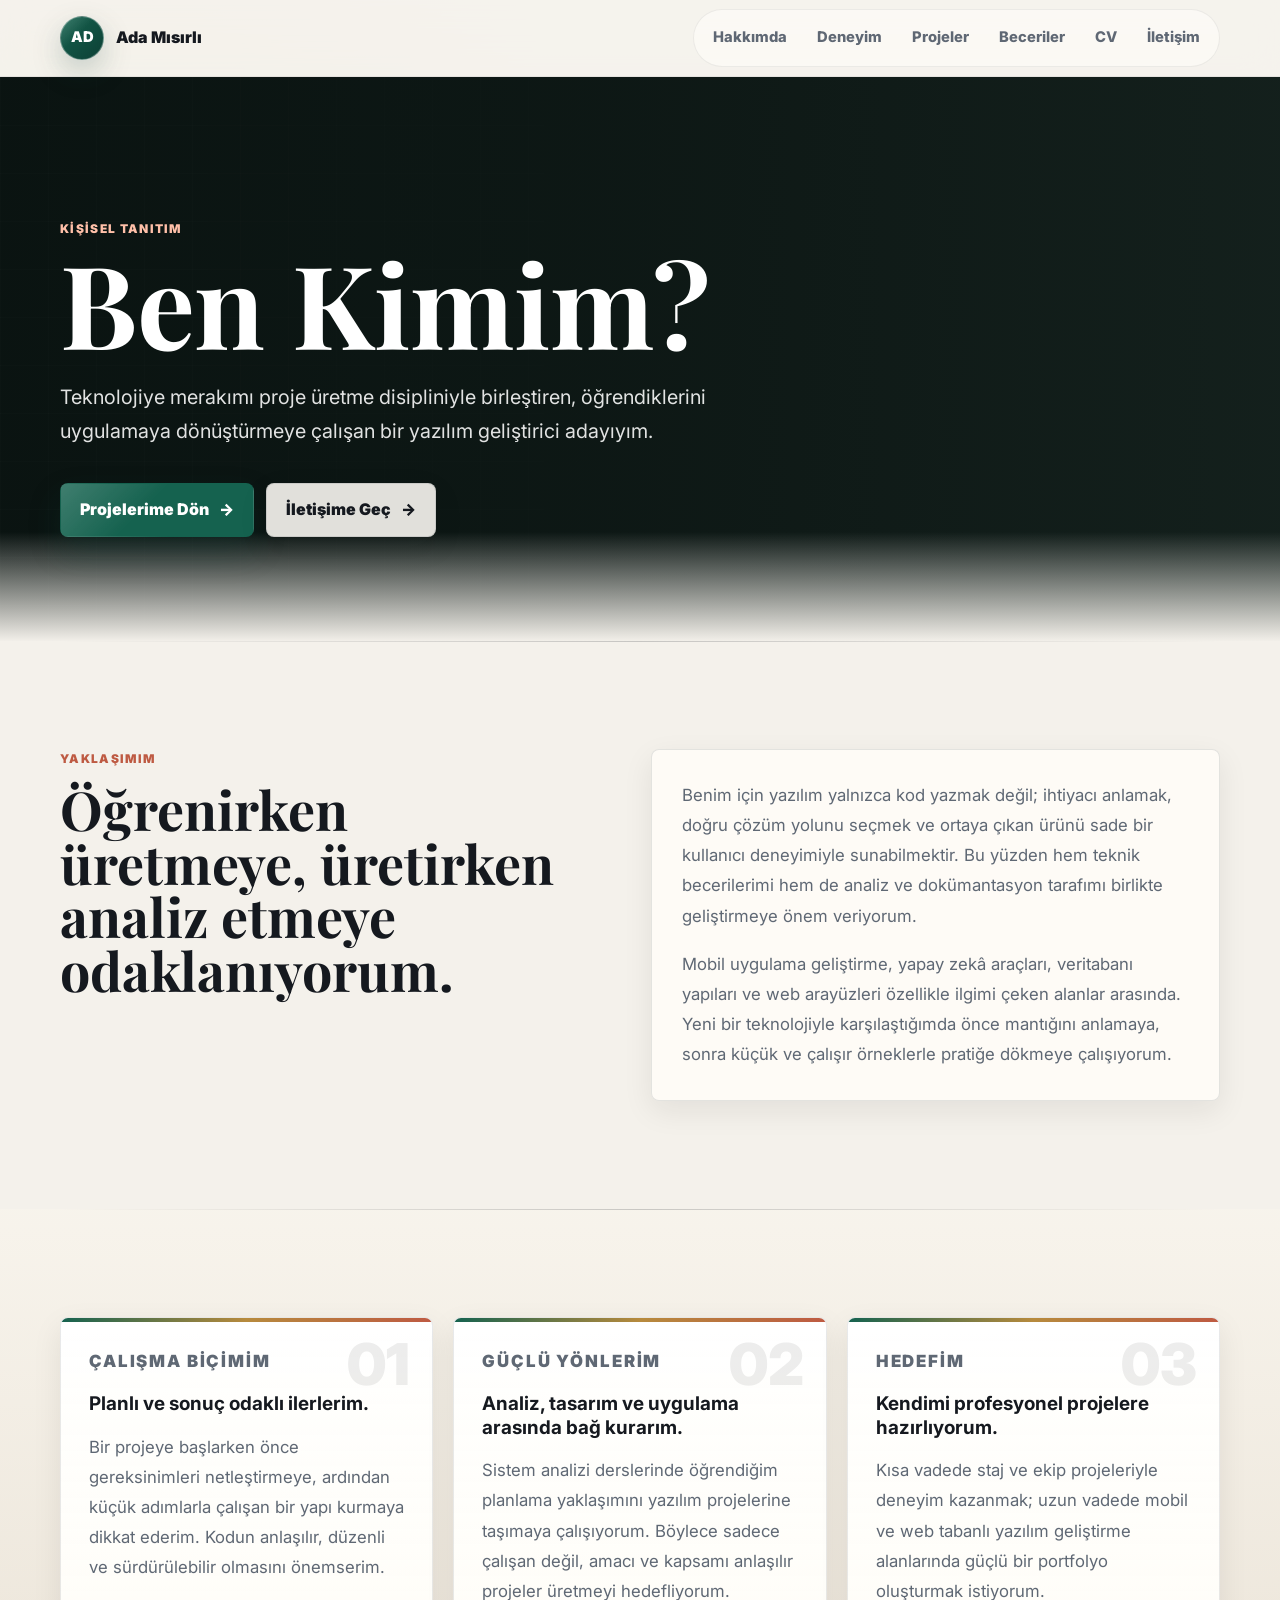
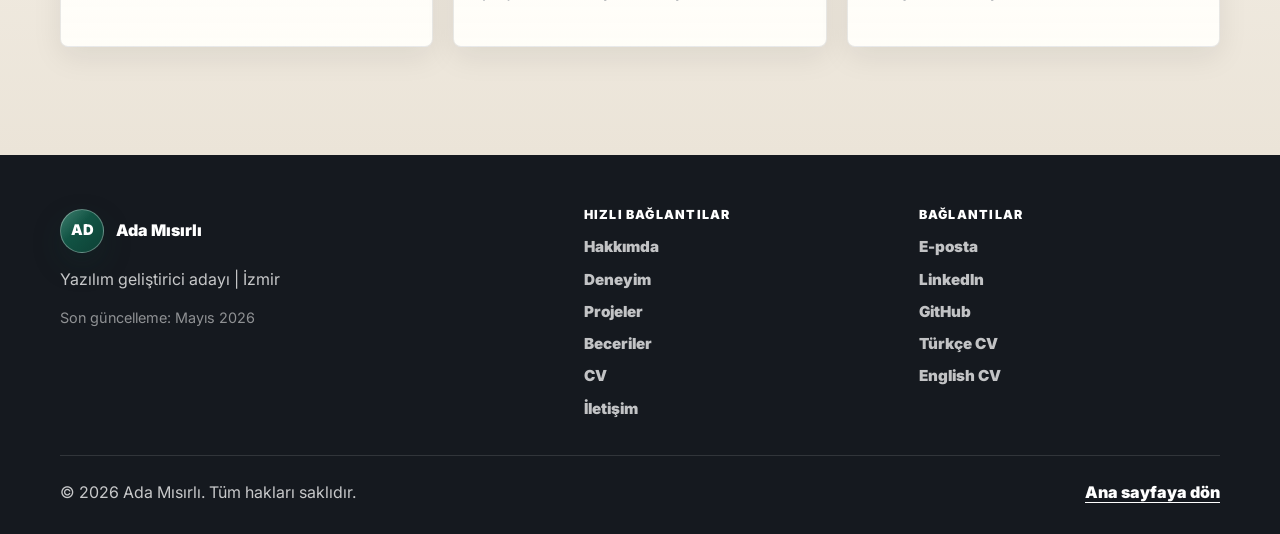
==== ben-kimim.html @ 1fedbdce "Add files via upload Add portfolio website files" ====
<!doctype html>
<html lang="tr">

<head>
  <meta charset="utf-8" />
  <meta name="viewport" content="width=device-width, initial-scale=1" />
  <meta name="description"
    content="Ada Mısırlı'nın eğitim yaklaşımı, ilgi alanları, çalışma biçimi ve kariyer hedeflerini anlatan kişisel tanıtım sayfası." />
  <title>Ben Kimim | Ada Mısırlı</title>
  <link rel="preconnect" href="https://fonts.googleapis.com" />
  <link rel="preconnect" href="https://fonts.gstatic.com" crossorigin />
  <link
    href="https://fonts.googleapis.com/css2?family=Inter:wght@400;500;600;700;800;900&family=Playfair+Display:wght@700;800&display=swap"
    rel="stylesheet" />
  <link rel="stylesheet" href="styles.css" />
</head>

<body>
  <a class="skip-link" href="#main">İçeriğe geç</a>

  <header class="site-header" data-header>
    <nav class="nav shell" aria-label="Ana navigasyon">
      <a class="brand" href="index.html#home" onclick="return smoothGo(event, 'index.html', '#home')" aria-label="Ana sayfaya git">
        <span class="brand-mark" aria-hidden="true">AD</span>
        <span>Ada Mısırlı</span>
      </a>

      <button class="menu-button" type="button" data-menu-button aria-controls="site-menu" aria-expanded="false">
        <span class="menu-icon" aria-hidden="true"></span>
        <span class="sr-only">Menüyü aç veya kapat</span>
      </button>

      <div class="nav-links" id="site-menu" data-menu>
        <a href="index.html#about" onclick="return smoothGo(event, 'index.html', '#about')">Hakkımda</a>
        <a href="index.html#experience" onclick="return smoothGo(event, 'index.html', '#experience')">Deneyim</a>
        <a href="index.html#projects" onclick="return smoothGo(event, 'index.html', '#projects')">Projeler</a>
        <a href="index.html#skills" onclick="return smoothGo(event, 'index.html', '#skills')">Beceriler</a>
        <a href="index.html#cv" onclick="return smoothGo(event, 'index.html', '#cv')">CV</a>
        <a href="index.html#contact" onclick="return smoothGo(event, 'index.html', '#contact')">İletişim</a>
      </div>
    </nav>
  </header>

  <main id="main">
    <section class="profile-hero">
      <div class="hero-bg" aria-hidden="true"></div>
      <div class="hero-pattern" aria-hidden="true"></div>
      <div class="shell profile-hero-content">
        <p class="eyebrow">Kişisel tanıtım</p>
        <h1>Ben Kimim?</h1>
        <p class="hero-copy">
          Teknolojiye merakımı proje üretme disipliniyle birleştiren, öğrendiklerini uygulamaya dönüştürmeye çalışan
          bir yazılım geliştirici adayıyım.
        </p>
        <div class="hero-actions" aria-label="Sayfa bağlantıları">
          <a class="button primary" href="index.html#projects" onclick="return smoothGo(event, 'index.html', '#projects')">Projelerime Dön</a>
          <a class="button secondary" href="index.html#contact" onclick="return smoothGo(event, 'index.html', '#contact')">İletişime Geç</a>
        </div>
      </div>
    </section>

    <section class="section identity-section reveal">
      <div class="shell identity-layout">
        <div>
          <p class="section-kicker">Yaklaşımım</p>
          <h2>Öğrenirken üretmeye, üretirken analiz etmeye odaklanıyorum.</h2>
        </div>
        <div class="identity-card">
          <p>
            Benim için yazılım yalnızca kod yazmak değil; ihtiyacı anlamak, doğru çözüm yolunu seçmek ve ortaya çıkan
            ürünü sade bir kullanıcı deneyimiyle sunabilmektir. Bu yüzden hem teknik becerilerimi hem de analiz ve
            dokümantasyon tarafımı birlikte geliştirmeye önem veriyorum.
          </p>
          <p>
            Mobil uygulama geliştirme, yapay zekâ araçları, veritabanı yapıları ve web arayüzleri özellikle ilgimi
            çeken alanlar arasında. Yeni bir teknolojiyle karşılaştığımda önce mantığını anlamaya, sonra küçük ve
            çalışır örneklerle pratiğe dökmeye çalışıyorum.
          </p>
        </div>
      </div>
    </section>

    <section class="section profile-details reveal">
      <div class="shell detail-grid">
        <article class="detail-card">
          <span class="project-number" aria-hidden="true">01</span>
          <p class="section-kicker">Çalışma biçimim</p>
          <h3>Planlı ve sonuç odaklı ilerlerim.</h3>
          <p>
            Bir projeye başlarken önce gereksinimleri netleştirmeye, ardından küçük adımlarla çalışan bir yapı kurmaya
            dikkat ederim. Kodun anlaşılır, düzenli ve sürdürülebilir olmasını önemserim.
          </p>
        </article>

        <article class="detail-card">
          <span class="project-number" aria-hidden="true">02</span>
          <p class="section-kicker">Güçlü yönlerim</p>
          <h3>Analiz, tasarım ve uygulama arasında bağ kurarım.</h3>
          <p>
            Sistem analizi derslerinde öğrendiğim planlama yaklaşımını yazılım projelerine taşımaya çalışıyorum. Böylece
            sadece çalışan değil, amacı ve kapsamı anlaşılır projeler üretmeyi hedefliyorum.
          </p>
        </article>

        <article class="detail-card">
          <span class="project-number" aria-hidden="true">03</span>
          <p class="section-kicker">Hedefim</p>
          <h3>Kendimi profesyonel projelere hazırlıyorum.</h3>
          <p>
            Kısa vadede staj ve ekip projeleriyle deneyim kazanmak; uzun vadede mobil ve web tabanlı yazılım geliştirme
            alanlarında güçlü bir portfolyo oluşturmak istiyorum.
          </p>
        </article>
      </div>
    </section>
  </main>

  <footer class="footer">
    <div class="shell footer-grid">
      <div class="footer-brand">
        <a class="brand footer-logo" href="index.html#home" onclick="return smoothGo(event, 'index.html', '#home')" aria-label="Ana sayfaya dön">
          <span class="brand-mark" aria-hidden="true">AD</span>
          <span>Ada Mısırlı</span>
        </a>
        <p>Yazılım geliştirici adayı | İzmir</p>
        <p class="footer-update">Son güncelleme: Mayıs 2026</p>
      </div>

      <div class="footer-group">
        <h2>Hızlı Bağlantılar</h2>
        <nav class="footer-links" aria-label="Footer hızlı bağlantılar">
          <a href="index.html#about" onclick="return smoothGo(event, 'index.html', '#about')">Hakkımda</a>
          <a href="index.html#experience" onclick="return smoothGo(event, 'index.html', '#experience')">Deneyim</a>
          <a href="index.html#projects" onclick="return smoothGo(event, 'index.html', '#projects')">Projeler</a>
          <a href="index.html#skills" onclick="return smoothGo(event, 'index.html', '#skills')">Beceriler</a>
          <a href="index.html#cv" onclick="return smoothGo(event, 'index.html', '#cv')">CV</a>
          <a href="index.html#contact" onclick="return smoothGo(event, 'index.html', '#contact')">İletişim</a>
        </nav>
      </div>

      <div class="footer-group">
        <h2>Bağlantılar</h2>
        <div class="footer-links">
          <a href="mailto:adamisirli@hotmail.com">E-posta</a>
          <a href="https://www.linkedin.com/in/kullanici-adi" target="_blank" rel="noreferrer">LinkedIn</a>
          <a href="https://github.com/kullanici-adi" target="_blank" rel="noreferrer">GitHub</a>
          <a href="cv/ozgecmis.pdf" download>Türkçe CV</a>
          <a href="cv/resume.pdf" download>English CV</a>
        </div>
      </div>

      <div class="footer-bottom">
        <p>© 2026 Ada Mısırlı. Tüm hakları saklıdır.</p>
        <a href="index.html#home" onclick="return smoothGo(event, 'index.html', '#home')">Ana sayfaya dön</a>
      </div>
    </div>
  </footer>

  <script src="script.js?v=4"></script>
</body>

</html>
---- styles.css ----
:root {
  --bg: #f4f1eb;
  --bg-soft: #ebe4d8;
  --surface: #fffdf8;
  --surface-strong: #ffffff;
  --ink: #15191f;
  --ink-soft: #27313d;
  --muted: #5f6874;
  --line: rgba(37, 42, 50, 0.12);
  --line-strong: rgba(37, 42, 50, 0.22);
  --emerald: #15624f;
  --emerald-dark: #0d4035;
  --gold: #b78a3d;
  --terracotta: #be5a42;
  --blue: #234f93;
  --shadow-sm: 0 10px 30px rgba(21, 25, 31, 0.08);
  --shadow-md: 0 24px 70px rgba(21, 25, 31, 0.13);
  --shadow-lg: 0 34px 100px rgba(21, 25, 31, 0.2);
  --radius: 8px;
  --ease: cubic-bezier(0.22, 1, 0.36, 1);
}

* {
  box-sizing: border-box;
}

html {
  scroll-behavior: smooth;
  scroll-padding-top: 84px;
}

body {
  margin: 0;
  color: var(--ink);
  background:
    linear-gradient(180deg, rgba(255, 255, 255, 0.56), rgba(244, 241, 235, 0) 360px),
    radial-gradient(circle at 12% 8%, rgba(183, 138, 61, 0.12), transparent 26rem),
    var(--bg);
  font-family: "Inter", Arial, sans-serif;
  line-height: 1.6;
  text-rendering: optimizeLegibility;
  -webkit-font-smoothing: antialiased;
}

a {
  color: inherit;
}

::selection {
  color: #fff;
  background: var(--emerald);
}

.shell {
  width: min(1160px, calc(100% - 48px));
  margin: 0 auto;
}

.skip-link {
  position: fixed;
  left: 16px;
  top: -80px;
  z-index: 100;
  padding: 10px 14px;
  color: #fff;
  background: var(--ink);
  border-radius: var(--radius);
}

.skip-link:focus {
  top: 16px;
}

.sr-only {
  position: absolute;
  width: 1px;
  height: 1px;
  padding: 0;
  overflow: hidden;
  clip: rect(0, 0, 0, 0);
  white-space: nowrap;
  border: 0;
}

.site-header {
  position: sticky;
  top: 0;
  z-index: 20;
  background: rgba(244, 241, 235, 0.78);
  border-bottom: 1px solid rgba(37, 42, 50, 0.08);
  backdrop-filter: blur(18px) saturate(1.2);
  transition:
    background 220ms ease,
    border-color 220ms ease,
    box-shadow 220ms ease;
}

.site-header.has-shadow {
  background: rgba(255, 253, 248, 0.9);
  border-color: rgba(37, 42, 50, 0.12);
  box-shadow: 0 14px 42px rgba(21, 25, 31, 0.08);
}

.nav {
  display: flex;
  min-height: 76px;
  align-items: center;
  justify-content: space-between;
  gap: 24px;
}

.brand {
  display: inline-flex;
  align-items: center;
  gap: 12px;
  color: var(--ink);
  font-weight: 900;
  text-decoration: none;
}

.brand-mark {
  display: inline-grid;
  width: 44px;
  height: 44px;
  place-items: center;
  color: #fff;
  background:
    linear-gradient(135deg, rgba(255, 255, 255, 0.18), transparent 42%),
    linear-gradient(135deg, var(--emerald), var(--emerald-dark));
  border: 1px solid rgba(255, 255, 255, 0.32);
  border-radius: 50%;
  box-shadow: 0 12px 30px rgba(13, 64, 53, 0.22);
  font-size: 0.92rem;
  letter-spacing: 0;
}

.nav-links {
  display: flex;
  align-items: center;
  gap: 4px;
  padding: 6px;
  background: rgba(255, 253, 248, 0.62);
  border: 1px solid rgba(37, 42, 50, 0.08);
  border-radius: 999px;
}

.nav-links a {
  padding: 10px 13px;
  color: var(--muted);
  font-size: 0.92rem;
  font-weight: 800;
  text-decoration: none;
  border-radius: 999px;
  transition:
    color 180ms ease,
    background 180ms ease,
    transform 180ms ease;
}

.nav-links a:hover,
.nav-links a:focus-visible {
  color: var(--emerald-dark);
  background: rgba(21, 98, 79, 0.1);
  outline: none;
  transform: translateY(-1px);
}

.menu-button {
  display: none;
  width: 44px;
  height: 44px;
  border: 1px solid var(--line);
  border-radius: var(--radius);
  background: var(--surface);
  box-shadow: var(--shadow-sm);
}

.menu-icon,
.menu-icon::before,
.menu-icon::after {
  display: block;
  width: 20px;
  height: 2px;
  margin: 0 auto;
  background: var(--ink);
  content: "";
  transition: transform 180ms ease;
}

.menu-icon::before {
  transform: translateY(-7px);
}

.menu-icon::after {
  transform: translateY(5px);
}

.hero {
  position: relative;
  min-height: 720px;
  display: grid;
  align-items: end;
  overflow: hidden;
  background: #16231f;
  isolation: isolate;
}

.profile-hero {
  position: relative;
  min-height: 560px;
  display: grid;
  align-items: end;
  overflow: hidden;
  background: #16231f;
  isolation: isolate;
}

.profile-hero::after {
  position: absolute;
  left: 0;
  right: 0;
  bottom: -1px;
  z-index: 2;
  height: 110px;
  background: linear-gradient(180deg, transparent, var(--bg));
  content: "";
}

.hero::after {
  position: absolute;
  left: 0;
  right: 0;
  bottom: -1px;
  z-index: 2;
  height: 120px;
  background: linear-gradient(180deg, transparent, var(--bg));
  content: "";
}

.hero-bg {
  position: absolute;
  inset: 0;
  background:
    linear-gradient(90deg, rgba(9, 18, 16, 0.92) 0%, rgba(9, 18, 16, 0.68) 46%, rgba(9, 18, 16, 0.18) 100%),
    url("https://images.unsplash.com/photo-1515879218367-8466d910aaa4?auto=format&fit=crop&w=1600&q=74")
      center / cover;
  transform: scale(1.02);
}

.hero-pattern {
  position: absolute;
  inset: 0;
  z-index: 1;
  opacity: 0.26;
  pointer-events: none;
  background-image:
    linear-gradient(rgba(255, 255, 255, 0.045) 1px, transparent 1px),
    linear-gradient(90deg, rgba(255, 255, 255, 0.045) 1px, transparent 1px);
  background-size: 48px 48px;
  mask-image: linear-gradient(90deg, #000, transparent 72%);
}

.hero-content {
  position: relative;
  z-index: 3;
  padding: 154px 0 120px;
  color: #fff;
}

.profile-hero-content {
  position: relative;
  z-index: 3;
  max-width: 1160px;
  padding: 142px 0 104px;
  color: #fff;
}

.eyebrow,
.section-kicker {
  margin: 0 0 14px;
  color: var(--terracotta);
  font-size: 0.75rem;
  font-weight: 900;
  letter-spacing: 0.11em;
  text-transform: uppercase;
}

.hero .eyebrow {
  color: #ffc0a9;
}

.profile-hero .eyebrow {
  color: #ffc0a9;
}

h1,
h2,
h3,
p {
  overflow-wrap: anywhere;
}

h1 {
  max-width: 820px;
  margin: 0;
  font-family: "Playfair Display", Georgia, serif;
  font-size: clamp(4.1rem, 9vw, 8rem);
  line-height: 0.88;
  letter-spacing: 0;
}

h2 {
  max-width: 820px;
  margin: 0;
  font-family: "Playfair Display", Georgia, serif;
  font-size: clamp(2.3rem, 4.2vw, 4.1rem);
  line-height: 1;
  letter-spacing: 0;
}

h3 {
  margin: 0;
  color: var(--ink);
  font-size: 1.18rem;
  line-height: 1.25;
}

.hero-copy {
  max-width: 690px;
  margin: 26px 0 0;
  color: rgba(255, 255, 255, 0.88);
  font-size: clamp(1.04rem, 1.6vw, 1.24rem);
  line-height: 1.75;
}

.hero-actions,
.cv-actions {
  display: flex;
  flex-wrap: wrap;
  gap: 12px;
  margin-top: 34px;
}

.button {
  position: relative;
  display: inline-flex;
  min-height: 48px;
  align-items: center;
  justify-content: center;
  gap: 10px;
  padding: 13px 19px;
  border: 1px solid transparent;
  border-radius: var(--radius);
  font-weight: 900;
  text-decoration: none;
  transition:
    transform 190ms var(--ease),
    box-shadow 190ms var(--ease),
    background 190ms ease,
    border-color 190ms ease;
}

.button::after {
  font-weight: 900;
  content: "->";
  transition: transform 190ms var(--ease);
}

.button:hover,
.button:focus-visible {
  outline: none;
  transform: translateY(-2px);
}

.button:hover::after,
.button:focus-visible::after {
  transform: translateX(3px);
}

.button.primary {
  color: #fff;
  background:
    linear-gradient(135deg, rgba(255, 255, 255, 0.18), transparent 44%),
    var(--emerald);
  box-shadow: 0 15px 32px rgba(13, 64, 53, 0.24);
}

.button.primary:hover,
.button.primary:focus-visible {
  background:
    linear-gradient(135deg, rgba(255, 255, 255, 0.2), transparent 44%),
    var(--emerald-dark);
  box-shadow: 0 20px 42px rgba(13, 64, 53, 0.32);
}

.button.secondary {
  color: var(--ink);
  background: rgba(255, 253, 248, 0.88);
  border-color: var(--line);
  box-shadow: var(--shadow-sm);
}

.hero .button.secondary {
  color: #fff;
  background: rgba(255, 255, 255, 0.12);
  border-color: rgba(255, 255, 255, 0.34);
  box-shadow: none;
}

.hero-stats {
  display: grid;
  grid-template-columns: repeat(3, minmax(0, 150px));
  gap: 12px;
  max-width: 560px;
  margin: 48px 0 0;
}

.hero-stats div {
  padding: 16px 18px;
  background: rgba(255, 255, 255, 0.11);
  border: 1px solid rgba(255, 255, 255, 0.18);
  border-radius: var(--radius);
  backdrop-filter: blur(12px);
}

.hero-stats dt {
  margin: 0;
  color: #fff;
  font-size: 1.55rem;
  font-weight: 900;
  line-height: 1;
}

.hero-stats dd {
  margin: 6px 0 0;
  color: rgba(255, 255, 255, 0.74);
  font-size: 0.84rem;
  font-weight: 700;
}

.section {
  position: relative;
  padding: 108px 0;
}

.section::before {
  position: absolute;
  left: 50%;
  top: 0;
  width: min(1160px, calc(100% - 48px));
  height: 1px;
  background: linear-gradient(90deg, transparent, var(--line-strong), transparent);
  content: "";
  transform: translateX(-50%);
}

.about::before,
.projects::before {
  display: none;
}

.two-column,
.contact-layout,
.cv-panel {
  display: grid;
  grid-template-columns: minmax(0, 0.92fr) minmax(0, 1.08fr);
  gap: clamp(34px, 6vw, 78px);
  align-items: start;
}

.content-stack p,
.section-heading p,
.cv-panel p,
.contact-layout p {
  margin: 0;
  color: var(--muted);
  font-size: 1.05rem;
  line-height: 1.8;
}

.content-stack {
  display: grid;
  gap: 20px;
}

.quick-facts {
  display: grid;
  gap: 12px;
  margin: 12px 0 0;
  padding: 0;
  list-style: none;
}

.quick-facts li {
  position: relative;
  padding: 16px 18px 16px 46px;
  background: rgba(255, 253, 248, 0.78);
  border: 1px solid var(--line);
  border-radius: var(--radius);
  box-shadow: var(--shadow-sm);
}

.quick-facts li::before {
  position: absolute;
  left: 17px;
  top: 20px;
  width: 10px;
  height: 10px;
  background: var(--gold);
  border-radius: 50%;
  box-shadow: 0 0 0 6px rgba(183, 138, 61, 0.12);
  content: "";
}

.projects {
  background:
    linear-gradient(180deg, rgba(255, 253, 248, 0.62), rgba(235, 228, 216, 0.82)),
    var(--bg-soft);
}

.experience-layout {
  display: grid;
  grid-template-columns: minmax(0, 0.92fr) minmax(0, 1.08fr);
  gap: clamp(34px, 6vw, 78px);
  align-items: start;
}

.experience-card {
  display: grid;
  gap: 18px;
  padding: 30px;
  background:
    linear-gradient(180deg, rgba(255, 255, 255, 0.94), rgba(255, 253, 248, 0.86)),
    var(--surface);
  border: 1px solid var(--line);
  border-radius: var(--radius);
  box-shadow: var(--shadow-sm);
}

.experience-card p {
  margin: 0;
  color: var(--muted);
  font-size: 1.05rem;
  line-height: 1.8;
}

.experience-meta {
  display: flex;
  flex-wrap: wrap;
  gap: 8px;
}

.experience-meta span {
  padding: 7px 10px;
  color: var(--emerald-dark);
  background: rgba(21, 98, 79, 0.09);
  border: 1px solid rgba(21, 98, 79, 0.12);
  border-radius: 999px;
  font-size: 0.78rem;
  font-weight: 900;
}

.section-heading {
  display: grid;
  max-width: 780px;
  gap: 14px;
  margin-bottom: 42px;
}

.section-heading.compact {
  margin-bottom: 34px;
}

.project-grid {
  display: grid;
  grid-template-columns: repeat(3, minmax(0, 1fr));
  gap: 20px;
}

.project-card {
  position: relative;
  display: grid;
  min-height: 326px;
  gap: 18px;
  align-content: start;
  padding: 26px;
  overflow: hidden;
  background:
    linear-gradient(180deg, rgba(255, 255, 255, 0.94), rgba(255, 253, 248, 0.86)),
    var(--surface);
  border: 1px solid rgba(37, 42, 50, 0.1);
  border-radius: var(--radius);
  box-shadow: var(--shadow-sm);
  transition:
    transform 220ms var(--ease),
    box-shadow 220ms var(--ease),
    border-color 220ms ease;
}

.project-card::before {
  position: absolute;
  inset: 0 0 auto 0;
  height: 4px;
  background: linear-gradient(90deg, var(--emerald), var(--gold), var(--terracotta));
  content: "";
}

.project-card:hover,
.project-card:focus-within {
  border-color: rgba(21, 98, 79, 0.26);
  box-shadow: var(--shadow-md);
  transform: translateY(-8px);
}

.project-number {
  position: absolute;
  right: 22px;
  top: 18px;
  color: rgba(21, 25, 31, 0.08);
  font-size: 3.6rem;
  font-weight: 900;
  line-height: 1;
}

.project-card p {
  position: relative;
  margin: 0;
  color: var(--muted);
}

.project-card a {
  position: relative;
  align-self: end;
  color: var(--blue);
  font-weight: 900;
  text-decoration-thickness: 2px;
  text-underline-offset: 5px;
}

.project-meta {
  position: relative;
  display: flex;
  flex-wrap: wrap;
  gap: 8px;
}

.project-meta span {
  padding: 6px 9px;
  color: var(--emerald-dark);
  background: rgba(21, 98, 79, 0.09);
  border: 1px solid rgba(21, 98, 79, 0.12);
  border-radius: 999px;
  font-size: 0.75rem;
  font-weight: 900;
}

.skill-layout {
  display: grid;
  grid-template-columns: 1.12fr 1fr 0.82fr;
  gap: 20px;
}

.skill-group {
  padding: 26px;
  background: rgba(255, 253, 248, 0.86);
  border: 1px solid var(--line);
  border-radius: var(--radius);
  box-shadow: var(--shadow-sm);
  transition:
    transform 220ms var(--ease),
    box-shadow 220ms var(--ease),
    border-color 220ms ease;
}

.skill-group:hover {
  border-color: rgba(183, 138, 61, 0.34);
  box-shadow: var(--shadow-md);
  transform: translateY(-5px);
}

.tag-list {
  display: flex;
  flex-wrap: wrap;
  gap: 10px;
  margin: 18px 0 0;
  padding: 0;
  list-style: none;
}

.tag-list li {
  padding: 8px 11px;
  color: var(--emerald-dark);
  background: rgba(21, 98, 79, 0.08);
  border: 1px solid rgba(21, 98, 79, 0.14);
  border-radius: 999px;
  font-size: 0.92rem;
  font-weight: 800;
  transition:
    background 180ms ease,
    transform 180ms var(--ease);
}

.tag-list li:hover {
  background: rgba(21, 98, 79, 0.13);
  transform: translateY(-2px);
}

.cv {
  overflow: hidden;
  color: #fff;
  background:
    linear-gradient(135deg, rgba(183, 138, 61, 0.12), transparent 32%),
    linear-gradient(135deg, var(--emerald-dark), #092c26);
}

.cv::after {
  position: absolute;
  right: -90px;
  top: -90px;
  width: 320px;
  height: 320px;
  border: 1px solid rgba(255, 255, 255, 0.12);
  border-radius: 50%;
  content: "";
}

.cv .section-kicker,
.cv p {
  color: rgba(255, 255, 255, 0.78);
}

.cv-panel {
  position: relative;
  z-index: 1;
  align-items: center;
}

.cv .button.secondary {
  color: #fff;
  background: rgba(255, 255, 255, 0.1);
  border-color: rgba(255, 255, 255, 0.24);
  box-shadow: none;
}

.contact-links {
  display: grid;
  gap: 12px;
  font-style: normal;
}

.contact-links a {
  position: relative;
  padding: 18px 48px 18px 20px;
  color: var(--ink);
  background: rgba(255, 253, 248, 0.86);
  border: 1px solid var(--line);
  border-radius: var(--radius);
  box-shadow: var(--shadow-sm);
  font-weight: 900;
  text-decoration: none;
  transition:
    transform 200ms var(--ease),
    box-shadow 200ms var(--ease),
    border-color 200ms ease,
    color 200ms ease;
}

.contact-links a::after {
  position: absolute;
  right: 18px;
  top: 50%;
  color: var(--gold);
  content: "->";
  transform: translateY(-50%);
  transition: transform 200ms var(--ease);
}

.contact-links a:hover,
.contact-links a:focus-visible {
  color: var(--emerald-dark);
  border-color: rgba(21, 98, 79, 0.28);
  box-shadow: var(--shadow-md);
  outline: none;
  transform: translateY(-3px);
}

.contact-links a:hover::after,
.contact-links a:focus-visible::after {
  transform: translate(4px, -50%);
}

.identity-layout {
  display: grid;
  grid-template-columns: minmax(0, 0.95fr) minmax(0, 1.05fr);
  gap: clamp(34px, 6vw, 78px);
  align-items: start;
}

.identity-card {
  display: grid;
  gap: 18px;
  padding: 30px;
  background: rgba(255, 253, 248, 0.86);
  border: 1px solid var(--line);
  border-radius: var(--radius);
  box-shadow: var(--shadow-sm);
}

.identity-card p,
.detail-card p {
  margin: 0;
  color: var(--muted);
  font-size: 1.05rem;
  line-height: 1.8;
}

.profile-details {
  background:
    linear-gradient(180deg, rgba(255, 253, 248, 0.62), rgba(235, 228, 216, 0.82)),
    var(--bg-soft);
}

.detail-grid {
  display: grid;
  grid-template-columns: repeat(3, minmax(0, 1fr));
  gap: 20px;
}

.detail-card {
  position: relative;
  min-height: 330px;
  display: grid;
  align-content: start;
  gap: 16px;
  padding: 28px;
  overflow: hidden;
  background:
    linear-gradient(180deg, rgba(255, 255, 255, 0.94), rgba(255, 253, 248, 0.86)),
    var(--surface);
  border: 1px solid rgba(37, 42, 50, 0.1);
  border-radius: var(--radius);
  box-shadow: var(--shadow-sm);
  transition:
    transform 220ms var(--ease),
    box-shadow 220ms var(--ease),
    border-color 220ms ease;
}

.detail-card::before {
  position: absolute;
  inset: 0 0 auto 0;
  height: 4px;
  background: linear-gradient(90deg, var(--emerald), var(--gold), var(--terracotta));
  content: "";
}

.detail-card:hover {
  border-color: rgba(21, 98, 79, 0.26);
  box-shadow: var(--shadow-md);
  transform: translateY(-8px);
}

.footer {
  padding: 54px 0 28px;
  color: rgba(255, 255, 255, 0.76);
  background: var(--ink);
}

.footer-grid {
  display: grid;
  grid-template-columns: minmax(0, 1.3fr) minmax(180px, 0.8fr) minmax(180px, 0.8fr);
  gap: 34px;
  align-items: start;
}

.footer p {
  margin: 0;
}

.footer a {
  color: #fff;
  font-weight: 900;
  text-underline-offset: 4px;
}

.footer-logo {
  color: #fff;
}

.footer-brand {
  display: grid;
  gap: 14px;
}

.footer-brand p {
  max-width: 330px;
}

.footer-update {
  color: rgba(255, 255, 255, 0.52);
  font-size: 0.9rem;
}

.footer-group {
  display: grid;
  gap: 14px;
}

.footer-group h2 {
  margin: 0;
  color: #fff;
  font-family: "Inter", Arial, sans-serif;
  font-size: 0.78rem;
  font-weight: 900;
  letter-spacing: 0.1em;
  text-transform: uppercase;
}

.footer-links {
  display: grid;
  gap: 8px;
}

.footer-links a {
  width: fit-content;
  color: rgba(255, 255, 255, 0.74);
  font-size: 0.95rem;
  text-decoration: none;
  transition:
    color 180ms ease,
    transform 180ms var(--ease);
}

.footer-links a:hover,
.footer-links a:focus-visible {
  color: #fff;
  outline: none;
  transform: translateX(3px);
}

.footer-bottom {
  grid-column: 1 / -1;
  display: flex;
  align-items: center;
  justify-content: space-between;
  gap: 16px;
  padding-top: 24px;
  border-top: 1px solid rgba(255, 255, 255, 0.12);
}

.reveal {
  opacity: 0;
  transform: translateY(24px);
  transition:
    opacity 620ms var(--ease),
    transform 620ms var(--ease);
}

.reveal.is-visible {
  opacity: 1;
  transform: translateY(0);
}

@media (prefers-reduced-motion: reduce) {
  *,
  *::before,
  *::after {
    scroll-behavior: auto !important;
    transition-duration: 0.01ms !important;
    animation-duration: 0.01ms !important;
    animation-iteration-count: 1 !important;
  }

  .reveal {
    opacity: 1;
    transform: none;
  }
}

@media (max-width: 900px) {
  .menu-button {
    display: inline-grid;
    place-items: center;
  }

  .nav {
    min-height: 68px;
  }

  .nav-links {
    position: absolute;
    left: 24px;
    right: 24px;
    top: 76px;
    display: none;
    padding: 10px;
    background: rgba(255, 253, 248, 0.96);
    border: 1px solid var(--line);
    border-radius: var(--radius);
    box-shadow: var(--shadow-lg);
  }

  .nav-links.is-open {
    display: grid;
  }

  .nav-links a {
    padding: 13px;
    border-radius: var(--radius);
  }

  .hero {
    min-height: 680px;
  }

  .profile-hero {
    min-height: 560px;
  }

  .hero-bg {
    background:
      linear-gradient(180deg, rgba(9, 18, 16, 0.92), rgba(9, 18, 16, 0.54)),
      url("https://images.unsplash.com/photo-1515879218367-8466d910aaa4?auto=format&fit=crop&w=1100&q=70")
        center / cover;
  }

  .hero-pattern {
    mask-image: linear-gradient(180deg, #000, transparent 78%);
  }

  .hero-content {
    padding: 128px 0 58px;
  }

  .profile-hero-content {
    padding: 126px 0 78px;
  }

  .section {
    padding: 78px 0;
  }

  .two-column,
  .identity-layout,
  .experience-layout,
  .contact-layout,
  .cv-panel,
  .project-grid,
  .skill-layout,
  .detail-grid,
  .footer-grid {
    grid-template-columns: 1fr;
    gap: 30px;
  }

  .project-card {
    min-height: 0;
  }

  .detail-card {
    min-height: 0;
  }
}

@media (max-width: 580px) {
  .shell {
    width: min(100% - 32px, 1160px);
  }

  .site-header {
    background: rgba(255, 253, 248, 0.9);
  }

  .brand {
    font-size: 0.96rem;
  }

  .brand-mark {
    width: 40px;
    height: 40px;
  }

  .nav-links {
    left: 16px;
    right: 16px;
  }

  .hero {
    min-height: 660px;
  }

  .profile-hero {
    min-height: 600px;
  }

  h1 {
    font-size: 3.65rem;
  }

  h2 {
    font-size: 2.35rem;
  }

  .hero-actions,
  .cv-actions,
  .footer-bottom {
    align-items: stretch;
    flex-direction: column;
  }

  .button {
    width: 100%;
  }

  .hero-stats {
    grid-template-columns: 1fr;
    max-width: 320px;
    margin-top: 34px;
  }

  .project-card,
  .skill-group,
  .identity-card,
  .detail-card {
    padding: 22px;
  }

  .footer-grid {
    grid-template-columns: 1fr;
  }
}
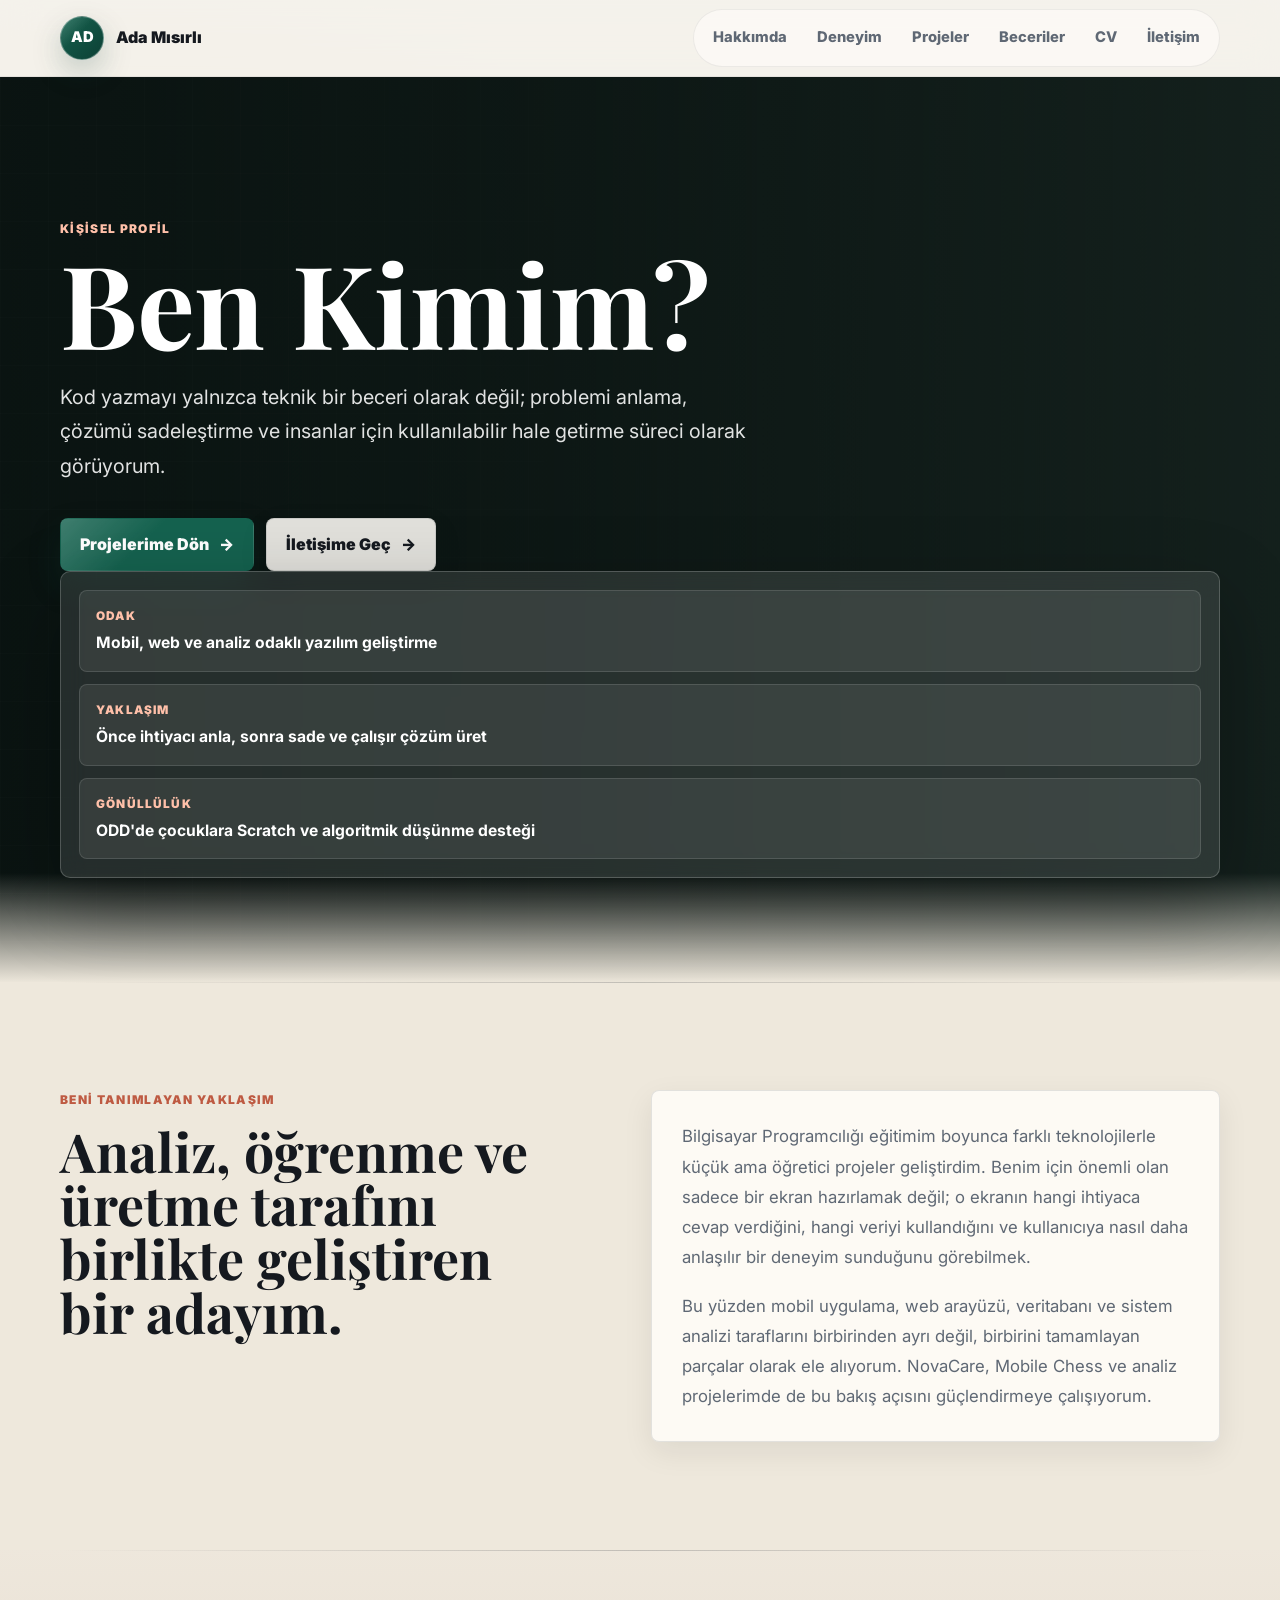
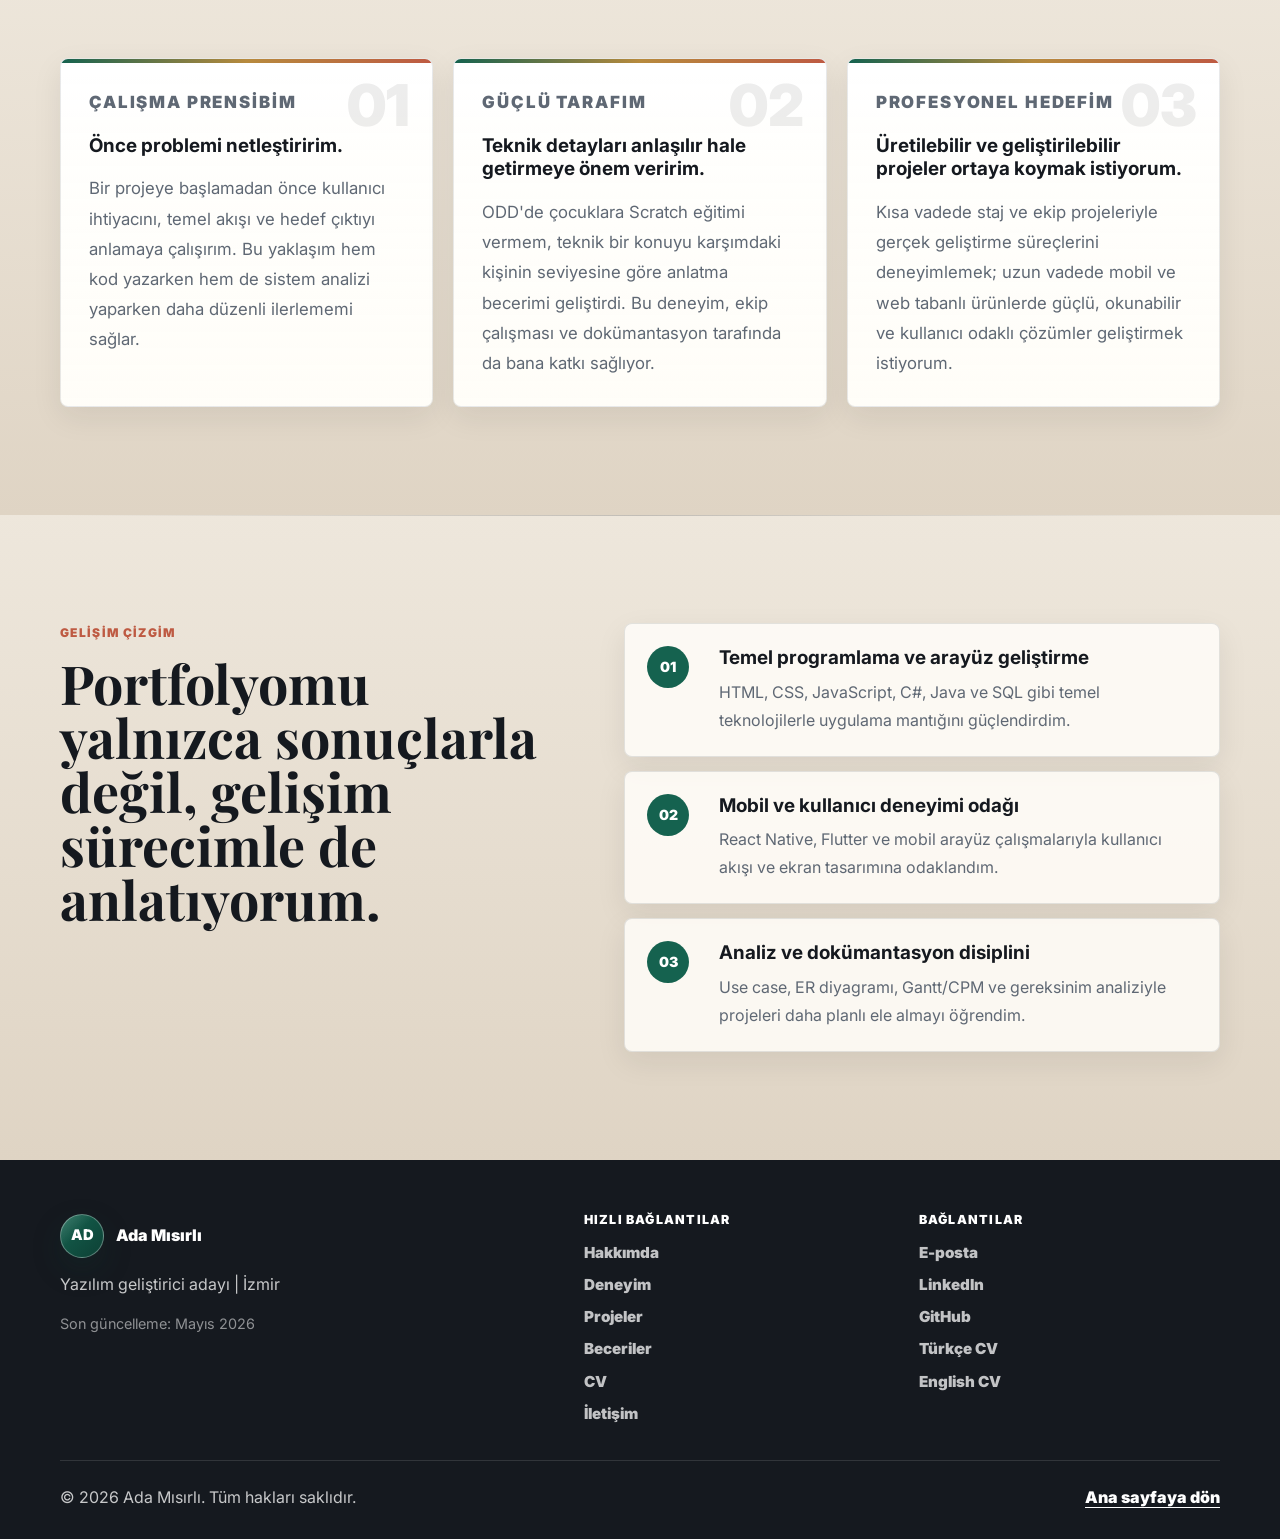
==== commit 9769aa67: "Add files via upload" ====
--- a/ben-kimim.html
+++ b/ben-kimim.html
@@ -1,4 +1,4 @@
-<!doctype html>
+﻿<!doctype html>
 <html lang="tr">
 
 <head>
@@ -42,39 +42,55 @@
   </header>
 
   <main id="main">
-    <section class="profile-hero">
+    <section class="profile-hero about-hero">
       <div class="hero-bg" aria-hidden="true"></div>
       <div class="hero-pattern" aria-hidden="true"></div>
-      <div class="shell profile-hero-content">
-        <p class="eyebrow">Kişisel tanıtım</p>
-        <h1>Ben Kimim?</h1>
-        <p class="hero-copy">
-          Teknolojiye merakımı proje üretme disipliniyle birleştiren, öğrendiklerini uygulamaya dönüştürmeye çalışan
-          bir yazılım geliştirici adayıyım.
-        </p>
-        <div class="hero-actions" aria-label="Sayfa bağlantıları">
-          <a class="button primary" href="index.html#projects" onclick="return smoothGo(event, 'index.html', '#projects')">Projelerime Dön</a>
-          <a class="button secondary" href="index.html#contact" onclick="return smoothGo(event, 'index.html', '#contact')">İletişime Geç</a>
-        </div>
+      <div class="shell profile-hero-content about-hero-content">
+        <div>
+          <p class="eyebrow">Kişisel profil</p>
+          <h1>Ben Kimim?</h1>
+          <p class="hero-copy">
+            Kod yazmayı yalnızca teknik bir beceri olarak değil; problemi anlama, çözümü sadeleştirme ve insanlar için
+            kullanılabilir hale getirme süreci olarak görüyorum.
+          </p>
+          <div class="hero-actions" aria-label="Sayfa bağlantıları">
+            <a class="button primary" href="index.html#projects" onclick="return smoothGo(event, 'index.html', '#projects')">Projelerime Dön</a>
+            <a class="button secondary" href="index.html#contact" onclick="return smoothGo(event, 'index.html', '#contact')">İletişime Geç</a>
+          </div>
+        </div>
+        <aside class="profile-summary" aria-label="Ada Mısırlı kısa profil özeti">
+          <div>
+            <span>Odak</span>
+            <strong>Mobil, web ve analiz odaklı yazılım geliştirme</strong>
+          </div>
+          <div>
+            <span>Yaklaşım</span>
+            <strong>Önce ihtiyacı anla, sonra sade ve çalışır çözüm üret</strong>
+          </div>
+          <div>
+            <span>Gönüllülük</span>
+            <strong>ODD'de çocuklara Scratch ve algoritmik düşünme desteği</strong>
+          </div>
+        </aside>
       </div>
     </section>
 
     <section class="section identity-section reveal">
       <div class="shell identity-layout">
         <div>
-          <p class="section-kicker">Yaklaşımım</p>
-          <h2>Öğrenirken üretmeye, üretirken analiz etmeye odaklanıyorum.</h2>
+          <p class="section-kicker">Beni tanımlayan yaklaşım</p>
+          <h2>Analiz, öğrenme ve üretme tarafını birlikte geliştiren bir adayım.</h2>
         </div>
         <div class="identity-card">
           <p>
-            Benim için yazılım yalnızca kod yazmak değil; ihtiyacı anlamak, doğru çözüm yolunu seçmek ve ortaya çıkan
-            ürünü sade bir kullanıcı deneyimiyle sunabilmektir. Bu yüzden hem teknik becerilerimi hem de analiz ve
-            dokümantasyon tarafımı birlikte geliştirmeye önem veriyorum.
-          </p>
-          <p>
-            Mobil uygulama geliştirme, yapay zekâ araçları, veritabanı yapıları ve web arayüzleri özellikle ilgimi
-            çeken alanlar arasında. Yeni bir teknolojiyle karşılaştığımda önce mantığını anlamaya, sonra küçük ve
-            çalışır örneklerle pratiğe dökmeye çalışıyorum.
+            Bilgisayar Programcılığı eğitimim boyunca farklı teknolojilerle küçük ama öğretici projeler geliştirdim.
+            Benim için önemli olan sadece bir ekran hazırlamak değil; o ekranın hangi ihtiyaca cevap verdiğini, hangi
+            veriyi kullandığını ve kullanıcıya nasıl daha anlaşılır bir deneyim sunduğunu görebilmek.
+          </p>
+          <p>
+            Bu yüzden mobil uygulama, web arayüzü, veritabanı ve sistem analizi taraflarını birbirinden ayrı değil,
+            birbirini tamamlayan parçalar olarak ele alıyorum. NovaCare, Mobile Chess ve analiz projelerimde de bu
+            bakış açısını güçlendirmeye çalışıyorum.
           </p>
         </div>
       </div>
@@ -84,33 +100,65 @@
       <div class="shell detail-grid">
         <article class="detail-card">
           <span class="project-number" aria-hidden="true">01</span>
-          <p class="section-kicker">Çalışma biçimim</p>
-          <h3>Planlı ve sonuç odaklı ilerlerim.</h3>
-          <p>
-            Bir projeye başlarken önce gereksinimleri netleştirmeye, ardından küçük adımlarla çalışan bir yapı kurmaya
-            dikkat ederim. Kodun anlaşılır, düzenli ve sürdürülebilir olmasını önemserim.
+          <p class="section-kicker">Çalışma prensibim</p>
+          <h3>Önce problemi netleştiririm.</h3>
+          <p>
+            Bir projeye başlamadan önce kullanıcı ihtiyacını, temel akışı ve hedef çıktıyı anlamaya çalışırım. Bu yaklaşım
+            hem kod yazarken hem de sistem analizi yaparken daha düzenli ilerlememi sağlar.
           </p>
         </article>
 
         <article class="detail-card">
           <span class="project-number" aria-hidden="true">02</span>
-          <p class="section-kicker">Güçlü yönlerim</p>
-          <h3>Analiz, tasarım ve uygulama arasında bağ kurarım.</h3>
-          <p>
-            Sistem analizi derslerinde öğrendiğim planlama yaklaşımını yazılım projelerine taşımaya çalışıyorum. Böylece
-            sadece çalışan değil, amacı ve kapsamı anlaşılır projeler üretmeyi hedefliyorum.
+          <p class="section-kicker">Güçlü tarafım</p>
+          <h3>Teknik detayları anlaşılır hale getirmeye önem veririm.</h3>
+          <p>
+            ODD'de çocuklara Scratch eğitimi vermem, teknik bir konuyu karşımdaki kişinin seviyesine göre anlatma
+            becerimi geliştirdi. Bu deneyim, ekip çalışması ve dokümantasyon tarafında da bana katkı sağlıyor.
           </p>
         </article>
 
         <article class="detail-card">
           <span class="project-number" aria-hidden="true">03</span>
-          <p class="section-kicker">Hedefim</p>
-          <h3>Kendimi profesyonel projelere hazırlıyorum.</h3>
-          <p>
-            Kısa vadede staj ve ekip projeleriyle deneyim kazanmak; uzun vadede mobil ve web tabanlı yazılım geliştirme
-            alanlarında güçlü bir portfolyo oluşturmak istiyorum.
+          <p class="section-kicker">Profesyonel hedefim</p>
+          <h3>Üretilebilir ve geliştirilebilir projeler ortaya koymak istiyorum.</h3>
+          <p>
+            Kısa vadede staj ve ekip projeleriyle gerçek geliştirme süreçlerini deneyimlemek; uzun vadede mobil ve web
+            tabanlı ürünlerde güçlü, okunabilir ve kullanıcı odaklı çözümler geliştirmek istiyorum.
           </p>
         </article>
+      </div>
+    </section>
+
+    <section class="section timeline-section reveal">
+      <div class="shell timeline-layout">
+        <div>
+          <p class="section-kicker">Gelişim çizgim</p>
+          <h2>Portfolyomu yalnızca sonuçlarla değil, gelişim sürecimle de anlatıyorum.</h2>
+        </div>
+        <div class="timeline-list">
+          <article>
+            <span>01</span>
+            <div>
+              <h3>Temel programlama ve arayüz geliştirme</h3>
+              <p>HTML, CSS, JavaScript, C#, Java ve SQL gibi temel teknolojilerle uygulama mantığını güçlendirdim.</p>
+            </div>
+          </article>
+          <article>
+            <span>02</span>
+            <div>
+              <h3>Mobil ve kullanıcı deneyimi odağı</h3>
+              <p>React Native, Flutter ve mobil arayüz çalışmalarıyla kullanıcı akışı ve ekran tasarımına odaklandım.</p>
+            </div>
+          </article>
+          <article>
+            <span>03</span>
+            <div>
+              <h3>Analiz ve dokümantasyon disiplini</h3>
+              <p>Use case, ER diyagramı, Gantt/CPM ve gereksinim analiziyle projeleri daha planlı ele almayı öğrendim.</p>
+            </div>
+          </article>
+        </div>
       </div>
     </section>
   </main>
@@ -141,9 +189,9 @@
       <div class="footer-group">
         <h2>Bağlantılar</h2>
         <div class="footer-links">
-          <a href="mailto:adamisirli@hotmail.com">E-posta</a>
-          <a href="https://www.linkedin.com/in/kullanici-adi" target="_blank" rel="noreferrer">LinkedIn</a>
-          <a href="https://github.com/kullanici-adi" target="_blank" rel="noreferrer">GitHub</a>
+          <a href="https://mail.google.com/mail/?view=cm&fs=1&to=adamisirli33%40gmail.com&su=Portfolyo%20%C4%B0leti%C5%9Fim&body=Merhaba%20Ada%2C%0A%0APortfolyonu%20inceledim%20ve%20seninle%20ileti%C5%9Fime%20ge%C3%A7mek%20istiyorum." target="_blank" rel="noreferrer">E-posta</a>
+          <a href="https://www.linkedin.com/in/ada-m%C4%B1s%C4%B1rl%C4%B1-170723374" target="_blank" rel="noreferrer">LinkedIn</a>
+          <a href="https://github.com/adamisirli" target="_blank" rel="noreferrer">GitHub</a>
           <a href="cv/ozgecmis.pdf" download>Türkçe CV</a>
           <a href="cv/resume.pdf" download>English CV</a>
         </div>
@@ -160,3 +208,5 @@
 </body>
 
 </html>
+
+
--- a/styles.css
+++ b/styles.css
@@ -1,6 +1,6 @@
-:root {
-  --bg: #f4f1eb;
-  --bg-soft: #ebe4d8;
+﻿:root {
+  --bg: #eee8dc;
+  --bg-soft: #dfd4c4;
   --surface: #fffdf8;
   --surface-strong: #ffffff;
   --ink: #15191f;
@@ -263,6 +263,10 @@
 .hero-content {
   position: relative;
   z-index: 3;
+  display: grid;
+  grid-template-columns: minmax(0, 1fr) minmax(260px, 380px);
+  gap: clamp(34px, 7vw, 86px);
+  align-items: end;
   padding: 154px 0 120px;
   color: #fff;
 }
@@ -332,7 +336,43 @@
   font-size: clamp(1.04rem, 1.6vw, 1.24rem);
   line-height: 1.75;
 }
-
+.hero-portrait {
+  position: relative;
+  width: min(100%, 360px);
+  margin: 0 0 10px auto;
+  padding: 12px;
+  background: rgba(255, 255, 255, 0.11);
+  border: 1px solid rgba(255, 255, 255, 0.22);
+  border-radius: 10px;
+  box-shadow: 0 28px 80px rgba(0, 0, 0, 0.34);
+  backdrop-filter: blur(14px);
+}
+
+.hero-portrait::before {
+  position: absolute;
+  inset: -1px;
+  z-index: -1;
+  background: linear-gradient(135deg, rgba(255, 255, 255, 0.24), rgba(183, 138, 61, 0.22), rgba(21, 98, 79, 0.18));
+  border-radius: 10px;
+  content: "";
+}
+
+.hero-portrait img {
+  display: block;
+  width: 100%;
+  aspect-ratio: 4 / 5;
+  object-fit: cover;
+  object-position: center 24%;
+  border-radius: 8px;
+}
+
+.hero-portrait figcaption {
+  margin: 12px 4px 2px;
+  color: rgba(255, 255, 255, 0.74);
+  font-size: 0.86rem;
+  font-weight: 700;
+  line-height: 1.45;
+}
 .hero-actions,
 .cv-actions {
   display: flex;
@@ -514,7 +554,7 @@
 
 .projects {
   background:
-    linear-gradient(180deg, rgba(255, 253, 248, 0.62), rgba(235, 228, 216, 0.82)),
+    linear-gradient(180deg, rgba(244, 239, 230, 0.7), rgba(223, 212, 196, 0.9)),
     var(--bg-soft);
 }
 
@@ -628,6 +668,16 @@
   color: var(--muted);
 }
 
+
+.project-card-muted {
+  opacity: 0.86;
+}
+
+.project-card-muted .project-meta span {
+  color: var(--muted);
+  background: rgba(37, 42, 50, 0.06);
+  border-color: rgba(37, 42, 50, 0.1);
+}
 .project-card a {
   position: relative;
   align-self: end;
@@ -678,6 +728,15 @@
   transform: translateY(-5px);
 }
 
+.split-skill-group {
+  display: grid;
+  gap: 22px;
+}
+
+.skill-divider {
+  height: 1px;
+  background: linear-gradient(90deg, transparent, var(--line-strong), transparent);
+}
 .tag-list {
   display: flex;
   flex-wrap: wrap;
@@ -816,7 +875,7 @@
 
 .profile-details {
   background:
-    linear-gradient(180deg, rgba(255, 253, 248, 0.62), rgba(235, 228, 216, 0.82)),
+    linear-gradient(180deg, rgba(244, 239, 230, 0.7), rgba(223, 212, 196, 0.9)),
     var(--bg-soft);
 }
 
@@ -860,6 +919,97 @@
   transform: translateY(-8px);
 }
 
+
+.about-hero-content {
+  grid-template-columns: minmax(0, 1fr) minmax(280px, 420px);
+  align-items: center;
+}
+
+.profile-summary {
+  display: grid;
+  gap: 12px;
+  margin: 0;
+  padding: 18px;
+  background: rgba(255, 255, 255, 0.11);
+  border: 1px solid rgba(255, 255, 255, 0.2);
+  border-radius: 10px;
+  box-shadow: 0 28px 80px rgba(0, 0, 0, 0.28);
+  backdrop-filter: blur(14px);
+}
+
+.profile-summary div {
+  display: grid;
+  gap: 6px;
+  padding: 16px;
+  background: rgba(255, 255, 255, 0.08);
+  border: 1px solid rgba(255, 255, 255, 0.12);
+  border-radius: var(--radius);
+}
+
+.profile-summary span {
+  color: #ffc0a9;
+  font-size: 0.74rem;
+  font-weight: 900;
+  letter-spacing: 0.1em;
+  text-transform: uppercase;
+}
+
+.profile-summary strong {
+  color: #fff;
+  font-size: 0.98rem;
+  line-height: 1.45;
+}
+
+.timeline-section {
+  background:
+    linear-gradient(180deg, rgba(244, 239, 230, 0.7), rgba(223, 212, 196, 0.9)),
+    var(--bg-soft);
+}
+
+.timeline-layout {
+  display: grid;
+  grid-template-columns: minmax(0, 0.9fr) minmax(0, 1.1fr);
+  gap: clamp(34px, 6vw, 78px);
+  align-items: start;
+}
+
+.timeline-list {
+  display: grid;
+  gap: 14px;
+}
+
+.timeline-list article {
+  display: grid;
+  grid-template-columns: 54px minmax(0, 1fr);
+  gap: 18px;
+  padding: 22px;
+  background: rgba(255, 253, 248, 0.86);
+  border: 1px solid var(--line);
+  border-radius: var(--radius);
+  box-shadow: var(--shadow-sm);
+}
+
+.timeline-list span {
+  display: inline-grid;
+  width: 42px;
+  height: 42px;
+  place-items: center;
+  color: #fff;
+  background: var(--emerald);
+  border-radius: 50%;
+  font-size: 0.88rem;
+  font-weight: 900;
+}
+
+.timeline-list h3 {
+  margin-bottom: 8px;
+}
+
+.timeline-list p {
+  margin: 0;
+  color: var(--muted);
+  line-height: 1.75;
+}
 .footer {
   padding: 54px 0 28px;
   color: rgba(255, 255, 255, 0.76);
@@ -1029,11 +1179,23 @@
   }
 
   .hero-content {
+    grid-template-columns: 1fr;
+    align-items: start;
     padding: 128px 0 58px;
+  }
+
+  .hero-portrait {
+    width: min(100%, 320px);
+    margin: 4px 0 0;
   }
 
   .profile-hero-content {
     padding: 126px 0 78px;
+  }
+
+  .about-hero-content,
+  .timeline-layout {
+    grid-template-columns: 1fr;
   }
 
   .section {
@@ -1060,6 +1222,10 @@
   .detail-card {
     min-height: 0;
   }
+
+  .profile-summary {
+    max-width: 560px;
+  }
 }
 
 @media (max-width: 580px) {
@@ -1118,6 +1284,10 @@
     margin-top: 34px;
   }
 
+  .hero-portrait {
+    width: 100%;
+  }
+
   .project-card,
   .skill-group,
   .identity-card,
@@ -1129,3 +1299,10 @@
     grid-template-columns: 1fr;
   }
 }
+
+
+
+
+
+
+
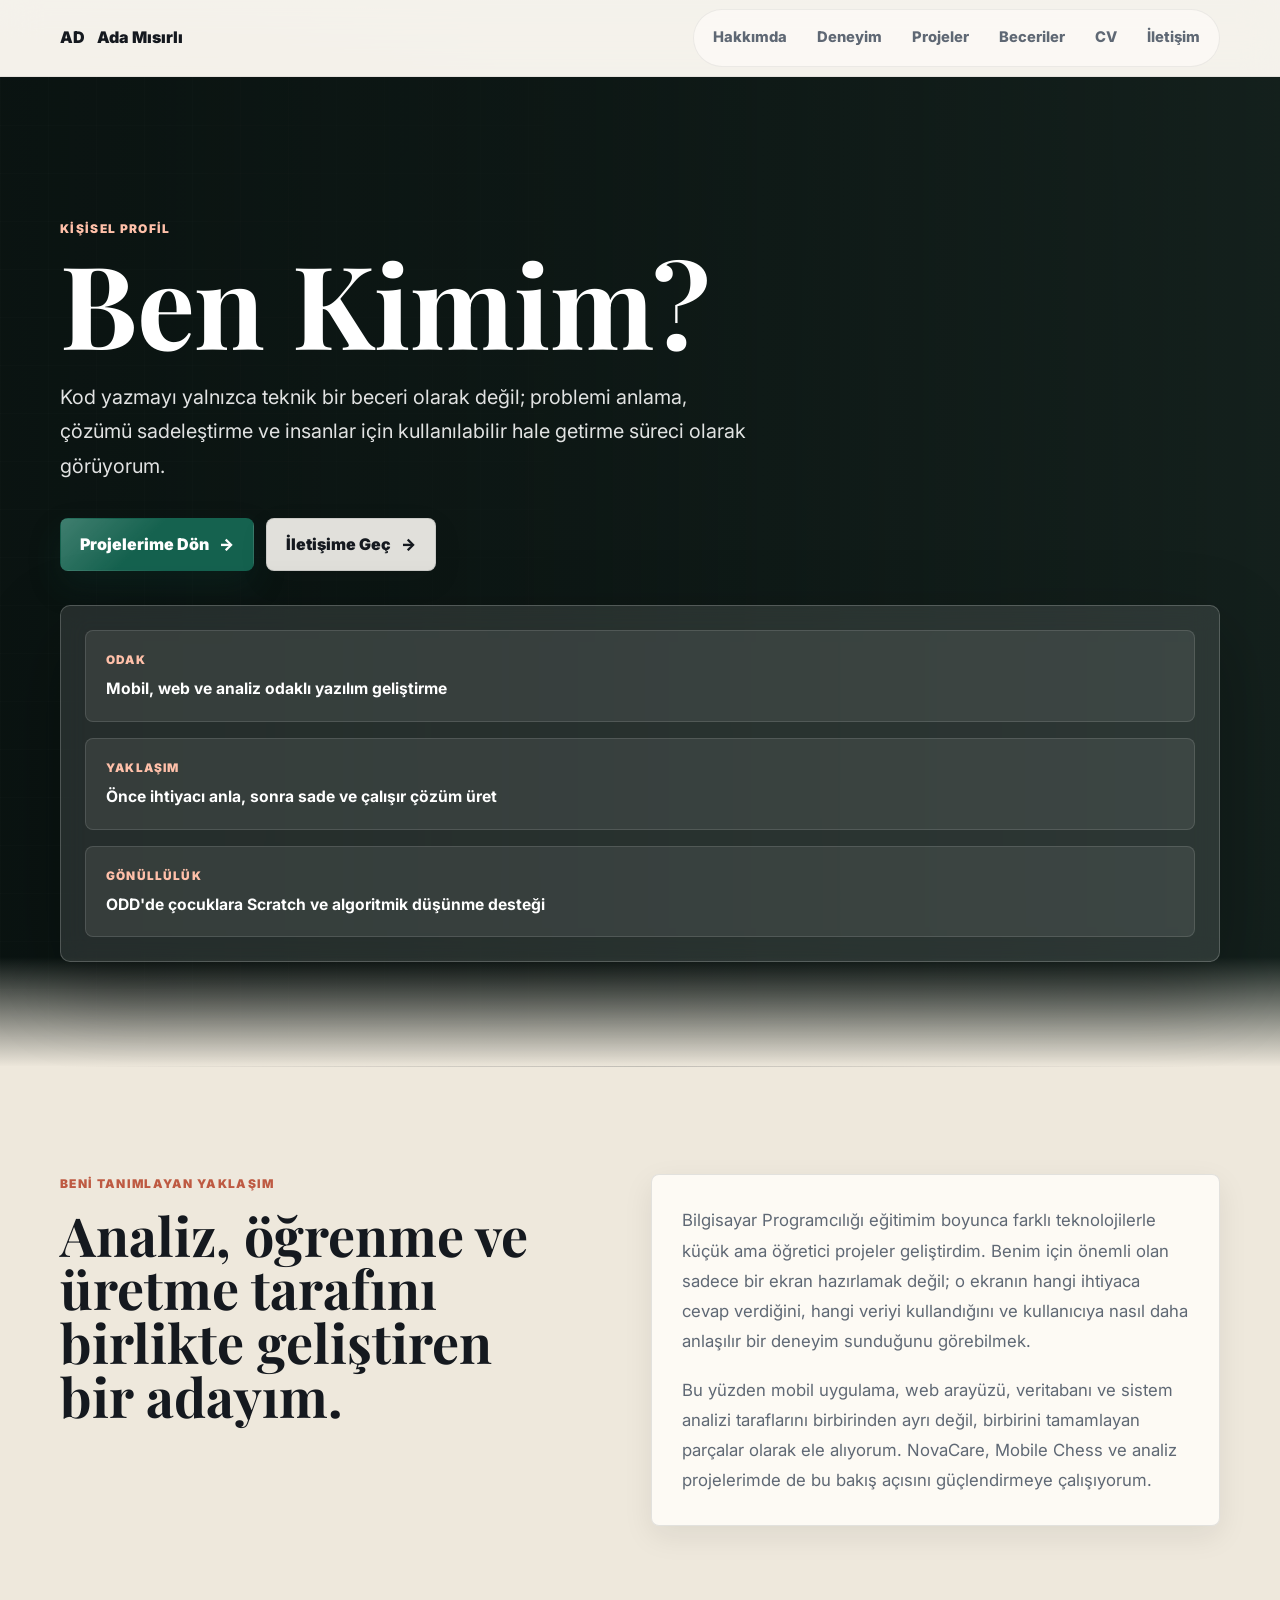
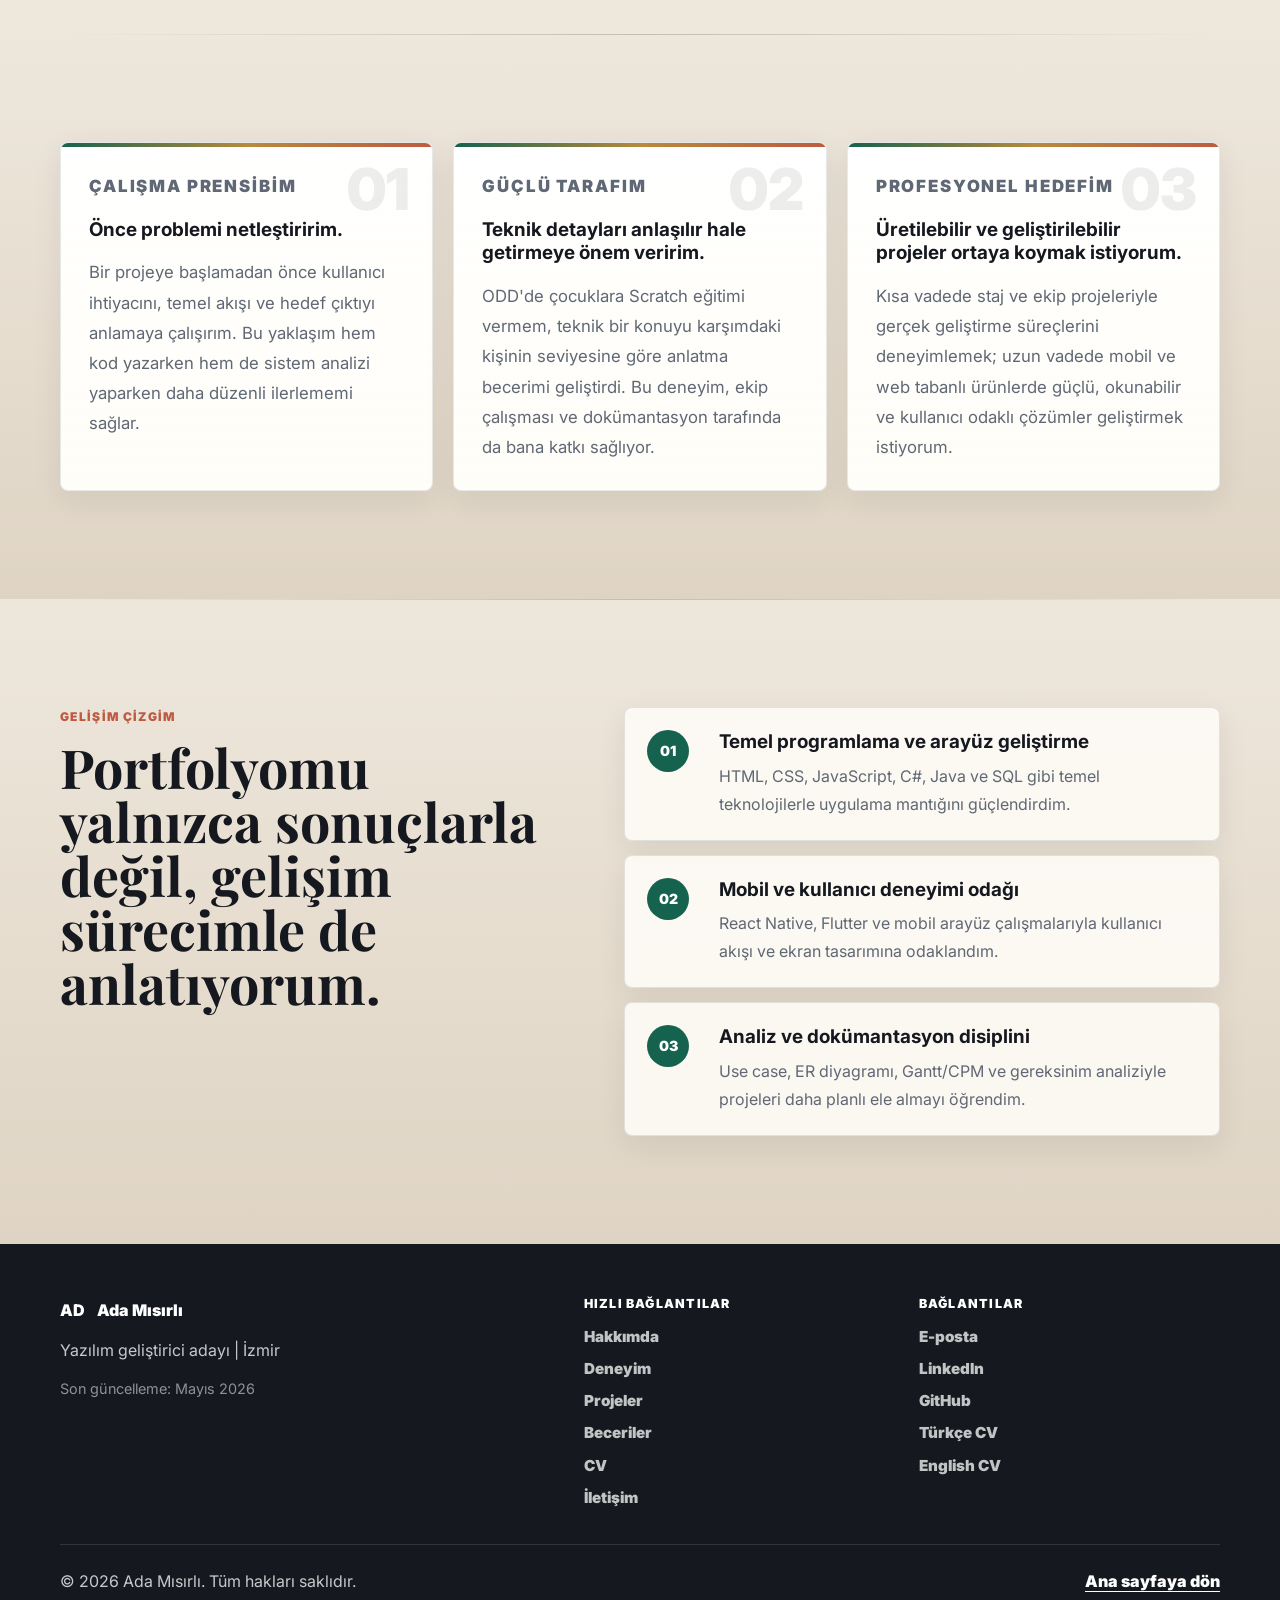
==== commit 268aa8b0: "Refresh final CV files" ====
--- a/ben-kimim.html
+++ b/ben-kimim.html
@@ -192,8 +192,8 @@
           <a href="https://mail.google.com/mail/?view=cm&fs=1&to=adamisirli33%40gmail.com&su=Portfolyo%20%C4%B0leti%C5%9Fim&body=Merhaba%20Ada%2C%0A%0APortfolyonu%20inceledim%20ve%20seninle%20ileti%C5%9Fime%20ge%C3%A7mek%20istiyorum." target="_blank" rel="noreferrer">E-posta</a>
           <a href="https://www.linkedin.com/in/ada-m%C4%B1s%C4%B1rl%C4%B1-170723374" target="_blank" rel="noreferrer">LinkedIn</a>
           <a href="https://github.com/adamisirli" target="_blank" rel="noreferrer">GitHub</a>
-          <a href="cv/ozgecmis.pdf" download>Türkçe CV</a>
-          <a href="cv/resume.pdf" download>English CV</a>
+          <a href="cv/ozgecmis.pdf?v=20260518-final" download>Türkçe CV</a>
+          <a href="cv/resume.pdf?v=20260518-final" download>English CV</a>
         </div>
       </div>
 
@@ -210,3 +210,5 @@
 </html>
 
 
+
+
--- a/styles.css
+++ b/styles.css
@@ -118,20 +118,36 @@
   text-decoration: none;
 }
 
-.brand-mark {
-  display: inline-grid;
-  width: 44px;
-  height: 44px;
-  place-items: center;
-  color: #fff;
-  background:
-    linear-gradient(135deg, rgba(255, 255, 255, 0.18), transparent 42%),
-    linear-gradient(135deg, var(--emerald), var(--emerald-dark));
-  border: 1px solid rgba(255, 255, 255, 0.32);
-  border-radius: 50%;
-  box-shadow: 0 12px 30px rgba(13, 64, 53, 0.22);
-  font-size: 0.92rem;
-  letter-spacing: 0;
+.logo {
+  display: flex;
+  flex-direction: column;
+  justify-content: center;
+  text-decoration: none;
+  line-height: 1;
+  gap: 4px;
+  transition: transform 0.25s ease, opacity 0.25s ease;
+}
+
+.logo:hover {
+  transform: translateY(-2px);
+  opacity: 0.9;
+}
+
+.logo-main {
+  font-family: "Playfair Display", serif;
+  font-size: 28px;
+  font-weight: 800;
+  letter-spacing: -0.8px;
+  color: #1f6f5b;
+}
+
+.logo-sub {
+  font-family: "Inter", sans-serif;
+  font-size: 10px;
+  font-weight: 700;
+  letter-spacing: 1.8px;
+  text-transform: uppercase;
+  color: #6b7280;
 }
 
 .nav-links {
@@ -922,14 +938,15 @@
 
 .about-hero-content {
   grid-template-columns: minmax(0, 1fr) minmax(280px, 420px);
-  align-items: center;
+  gap: clamp(44px, 8vw, 104px);
+  align-items: end;
 }
 
 .profile-summary {
   display: grid;
-  gap: 12px;
-  margin: 0;
-  padding: 18px;
+  gap: 16px;
+  margin: 34px 0 0;
+  padding: 24px;
   background: rgba(255, 255, 255, 0.11);
   border: 1px solid rgba(255, 255, 255, 0.2);
   border-radius: 10px;
@@ -939,13 +956,12 @@
 
 .profile-summary div {
   display: grid;
-  gap: 6px;
-  padding: 16px;
+  gap: 8px;
+  padding: 20px;
   background: rgba(255, 255, 255, 0.08);
   border: 1px solid rgba(255, 255, 255, 0.12);
   border-radius: var(--radius);
 }
-
 .profile-summary span {
   color: #ffc0a9;
   font-size: 0.74rem;
@@ -1299,10 +1315,12 @@
     grid-template-columns: 1fr;
   }
 }
+
+
+
+
+
+
+
 
 
-
-
-
-
-
